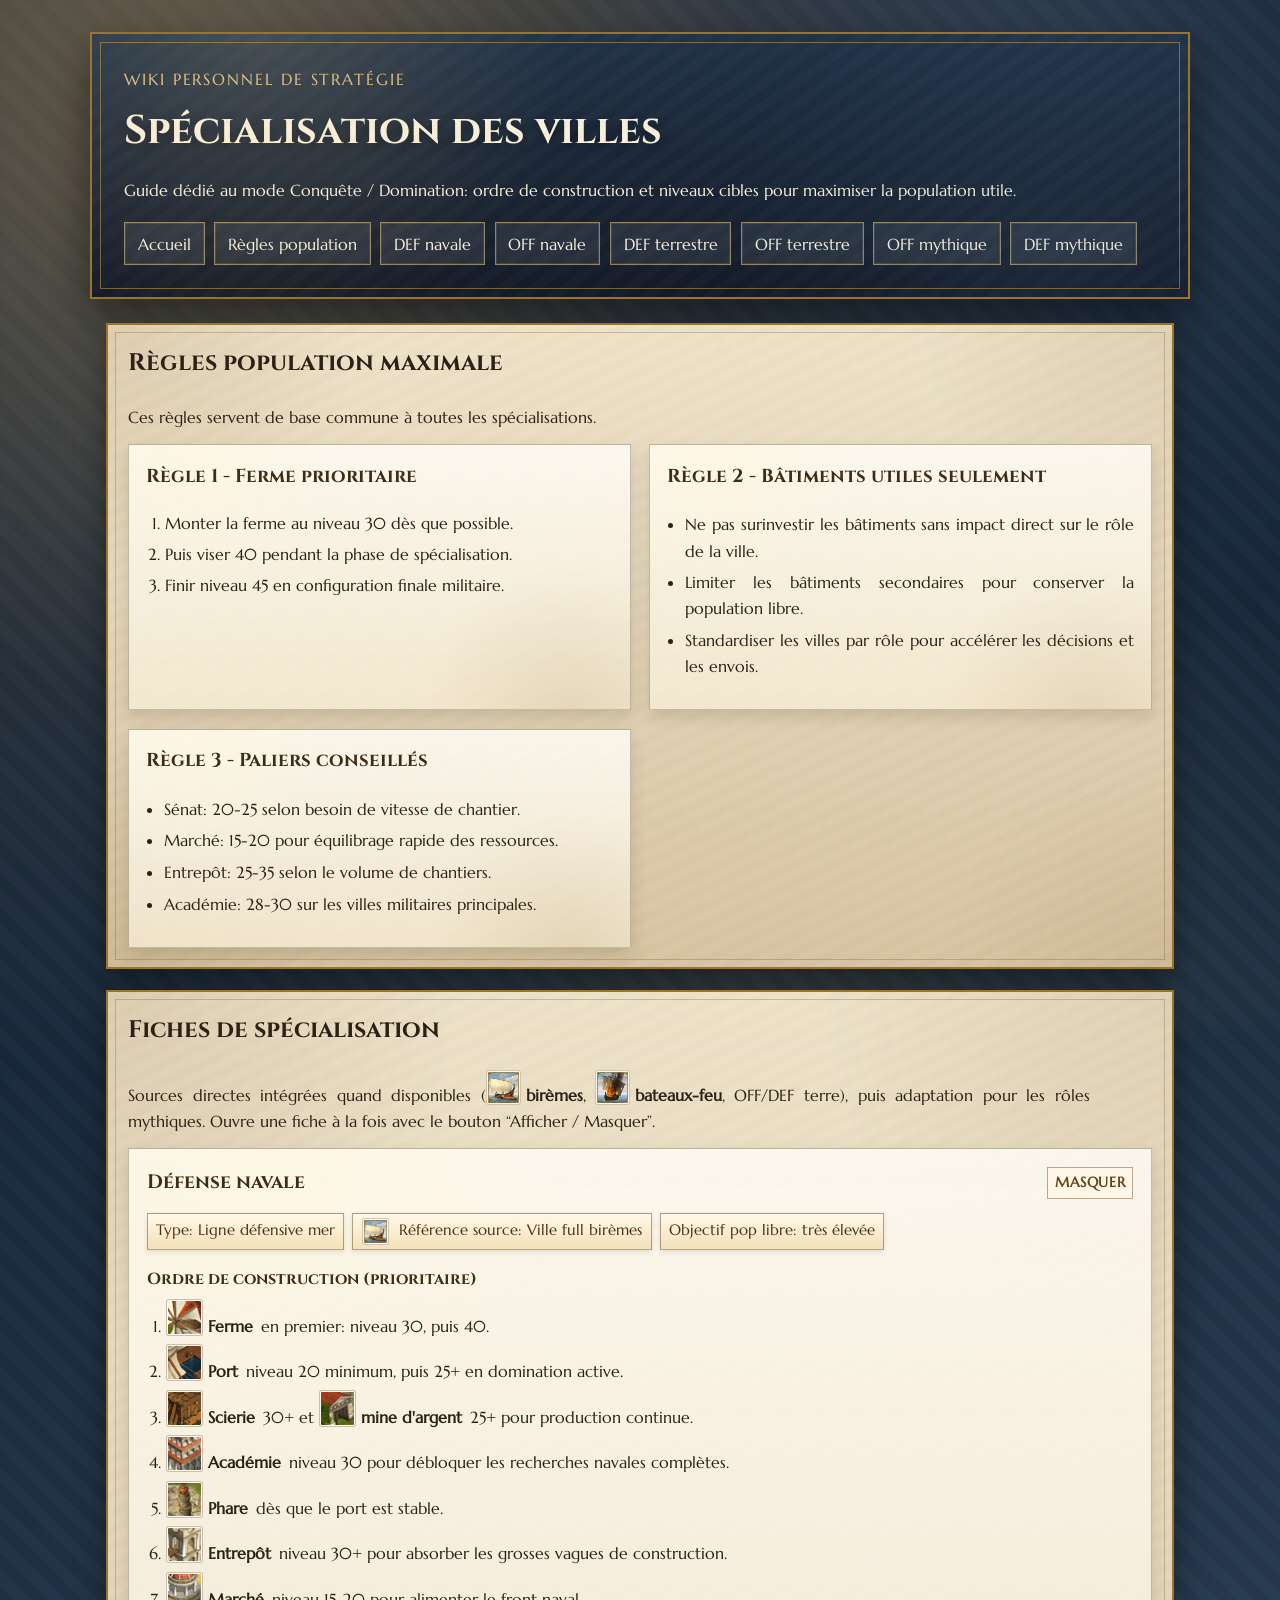
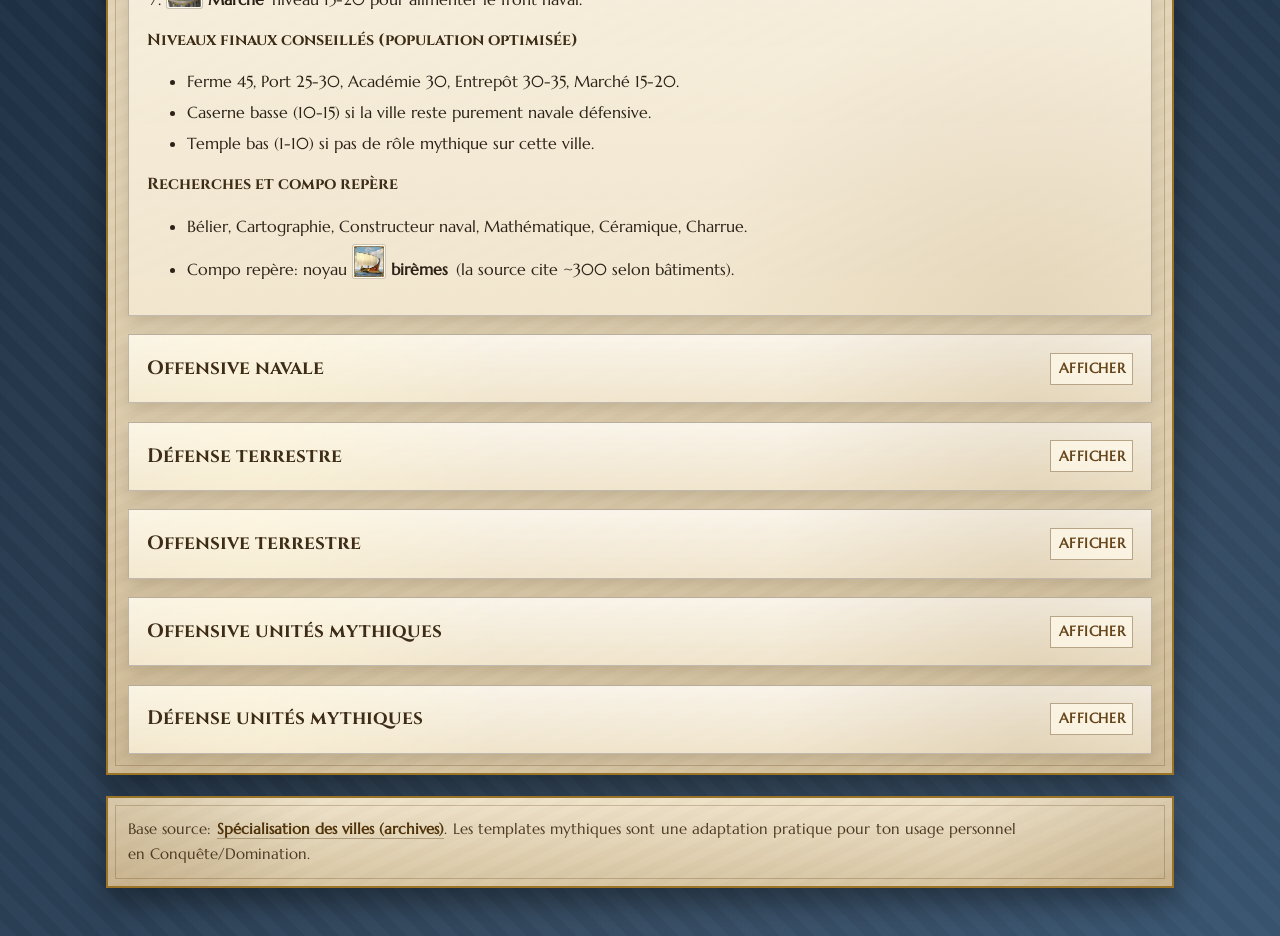
==== index.html @ e3a18381 "Refonte wiki Grepolis: UI, icones locales et structure assets" ====
<!DOCTYPE html>
<html lang="fr">
<head>
  <meta charset="UTF-8">
  <meta name="viewport" content="width=device-width, initial-scale=1.0">
  <title>Redirection - Sp&eacute;cialisation des villes</title>
  <meta http-equiv="refresh" content="0; url=specialisation-des-villes.html">
  <link rel="canonical" href="specialisation-des-villes.html">
  <script>
    window.location.replace("specialisation-des-villes.html");
  </script>
</head>
<body>
  <p>Redirection vers <a href="specialisation-des-villes.html">Sp&eacute;cialisation des villes</a>...</p>
</body>
</html>
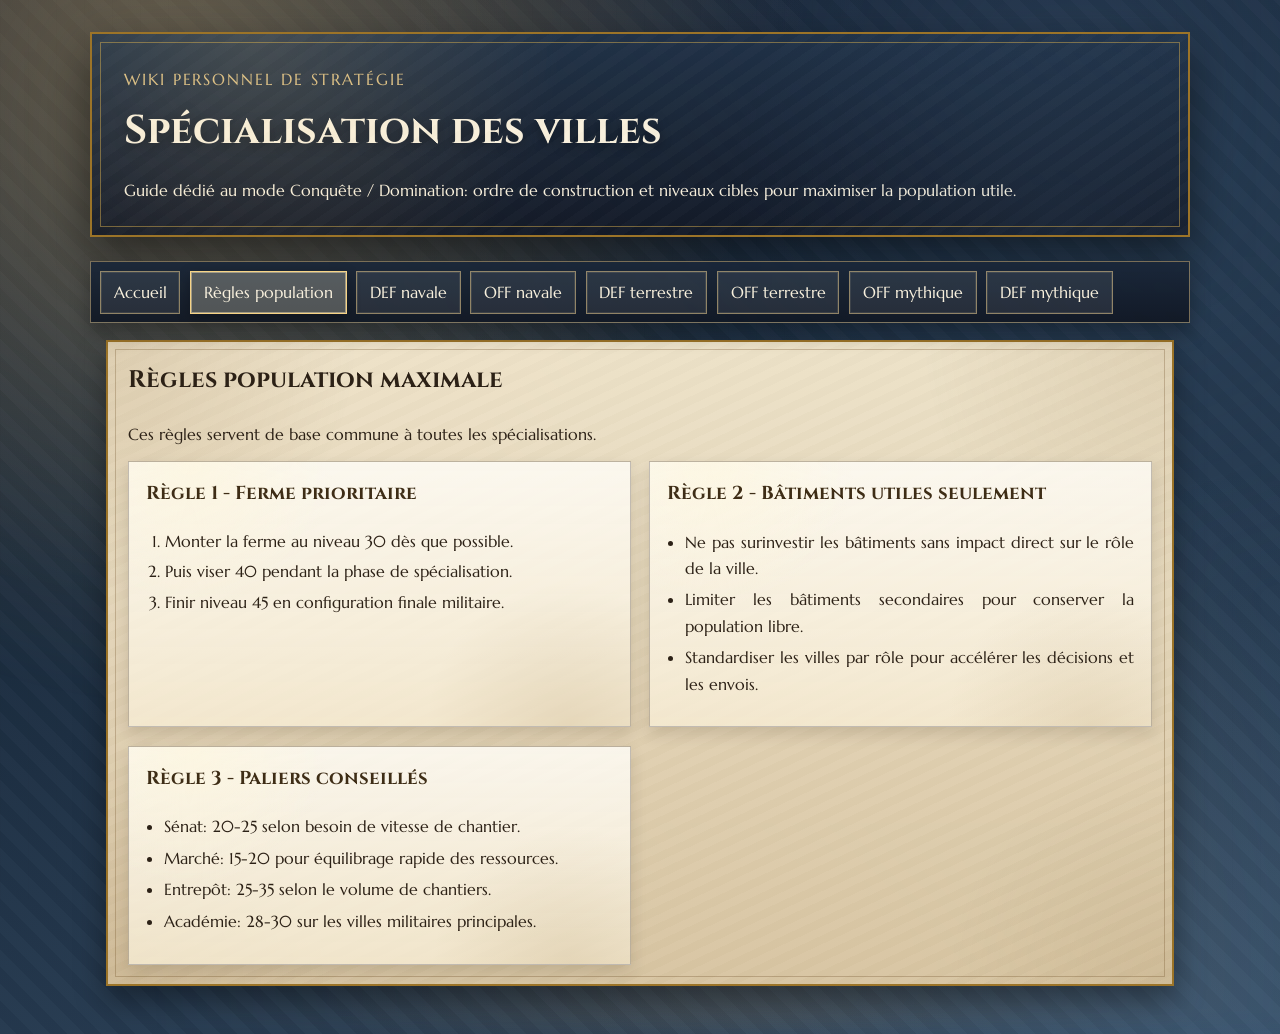
==== commit 27453638: "Ameliore la navigation: menu sticky et vue unique par specialisation" ====
--- a/index.html
+++ b/index.html
@@ -4,13 +4,31 @@
   <meta charset="UTF-8">
   <meta name="viewport" content="width=device-width, initial-scale=1.0">
   <title>Redirection - Sp&eacute;cialisation des villes</title>
-  <meta http-equiv="refresh" content="0; url=specialisation-des-villes.html">
+  <meta http-equiv="refresh" content="1; url=specialisation-des-villes.html">
+  <link rel="stylesheet" href="styles.css">
   <link rel="canonical" href="specialisation-des-villes.html">
   <script>
-    window.location.replace("specialisation-des-villes.html");
+    setTimeout(function () {
+      window.location.replace("specialisation-des-villes.html");
+    }, 800);
   </script>
 </head>
 <body>
-  <p>Redirection vers <a href="specialisation-des-villes.html">Sp&eacute;cialisation des villes</a>...</p>
+  <header class="hero">
+    <div class="hero__inner">
+      <p class="hero__tag">Wiki personnel de strat&eacute;gie</p>
+      <h1>Sp&eacute;cialisation des villes</h1>
+      <p class="hero__lead">
+        Redirection en cours vers la page principale.
+        <span class="unit-name"><img class="unit-icon" src="assets/icons/unites/60px-bireme.jpg" alt="" loading="lazy" decoding="async">Bir&egrave;mes</span>,
+        <span class="unit-name"><img class="unit-icon" src="assets/icons/unites/60px-brulot.jpg" alt="" loading="lazy" decoding="async">Bateaux-feu</span>,
+        <span class="unit-name"><img class="unit-icon" src="assets/icons/mythiques/40px-minotaure.jpg" alt="" loading="lazy" decoding="async">Mythiques</span>.
+      </p>
+      <p class="note">
+        Si rien ne se passe, ouvre
+        <a class="inline-link" href="specialisation-des-villes.html">Sp&eacute;cialisation des villes</a>.
+      </p>
+    </div>
+  </header>
 </body>
 </html>
--- a/styles.css
+++ b/styles.css
@@ -0,0 +1,789 @@
+@import url("https://fonts.googleapis.com/css2?family=Cinzel:wght@500;700;800&family=Marcellus&display=swap");
+
+:root {
+  --night: #131926;
+  --sea: #213349;
+  --panel: #f1e5cb;
+  --panel-dark: #d9c6a3;
+  --ink: #2c2116;
+  --gold: #d3ab4f;
+  --gold-deep: #9c7428;
+  --danger: #8b2f22;
+  --ok: #305f31;
+  --line: rgba(20, 11, 5, 0.25);
+  --shadow-deep: rgba(0, 0, 0, 0.38);
+  --measure: 74ch;
+  --copy-leading: 1.64;
+}
+
+* {
+  box-sizing: border-box;
+}
+
+html {
+  scroll-behavior: smooth;
+}
+
+body {
+  margin: 0;
+  position: relative;
+  overflow-x: hidden;
+  font-family: "Marcellus", Georgia, serif;
+  color: var(--ink);
+  line-height: var(--copy-leading);
+  background:
+    radial-gradient(circle at 12% -6%, rgba(255, 228, 170, 0.23), transparent 42%),
+    radial-gradient(circle at 94% 105%, rgba(105, 153, 198, 0.18), transparent 38%),
+    radial-gradient(circle at 50% 80%, rgba(174, 130, 70, 0.08), transparent 35%),
+    repeating-linear-gradient(
+      45deg,
+      rgba(255, 255, 255, 0.015) 0,
+      rgba(255, 255, 255, 0.015) 12px,
+      rgba(0, 0, 0, 0.03) 12px,
+      rgba(0, 0, 0, 0.03) 24px
+    ),
+    linear-gradient(160deg, #0e1524 0%, #1a2b3e 40%, #314860 100%);
+  min-height: 100vh;
+}
+
+body::before,
+body::after {
+  content: "";
+  position: fixed;
+  pointer-events: none;
+  z-index: 0;
+}
+
+body::before {
+  inset: -10vmax;
+  background:
+    radial-gradient(circle at 20% 22%, rgba(255, 208, 117, 0.2), transparent 38%),
+    radial-gradient(circle at 78% 18%, rgba(126, 178, 233, 0.16), transparent 36%),
+    radial-gradient(circle at 58% 94%, rgba(212, 153, 72, 0.12), transparent 44%);
+  filter: blur(12px);
+  animation: skyDrift 26s ease-in-out infinite alternate;
+}
+
+body::after {
+  inset: 0;
+  background:
+    linear-gradient(90deg, transparent 0%, rgba(255, 255, 255, 0.04) 50%, transparent 100%),
+    repeating-linear-gradient(
+      0deg,
+      rgba(255, 255, 255, 0.02) 0,
+      rgba(255, 255, 255, 0.02) 1px,
+      transparent 1px,
+      transparent 21px
+    ),
+    repeating-linear-gradient(
+      90deg,
+      rgba(0, 0, 0, 0.04) 0,
+      rgba(0, 0, 0, 0.04) 1px,
+      transparent 1px,
+      transparent 28px
+    );
+  mix-blend-mode: soft-light;
+  opacity: 0.32;
+}
+
+h1,
+h2,
+h3,
+h4 {
+  font-family: "Cinzel", serif;
+  margin-top: 0;
+}
+
+p,
+li {
+  line-height: var(--copy-leading);
+}
+
+.hero,
+.hero__nav,
+.container {
+  position: relative;
+  z-index: 1;
+}
+
+.hero {
+  padding: 2rem 1rem 1.5rem;
+}
+
+.hero__inner {
+  max-width: 1100px;
+  margin: 0 auto;
+  padding: 2rem;
+  border: 2px solid var(--gold-deep);
+  background:
+    linear-gradient(180deg, rgba(33, 51, 73, 0.95) 0%, rgba(19, 25, 38, 0.94) 100%);
+  color: #f8f0dd;
+  box-shadow: 0 20px 44px rgba(0, 0, 0, 0.5);
+  position: relative;
+  overflow: hidden;
+}
+
+.hero__inner::before {
+  content: "";
+  position: absolute;
+  inset: 0;
+  background:
+    radial-gradient(circle at 15% 0%, rgba(255, 219, 146, 0.22), transparent 32%),
+    radial-gradient(circle at 88% 92%, rgba(104, 157, 204, 0.12), transparent 34%),
+    repeating-linear-gradient(
+      -35deg,
+      rgba(255, 255, 255, 0.02) 0,
+      rgba(255, 255, 255, 0.02) 9px,
+      rgba(0, 0, 0, 0.02) 9px,
+      rgba(0, 0, 0, 0.02) 18px
+    );
+  opacity: 0.7;
+  pointer-events: none;
+}
+
+.hero__inner::after {
+  content: "";
+  position: absolute;
+  inset: 0.5rem;
+  border: 1px solid rgba(211, 171, 79, 0.5);
+  pointer-events: none;
+}
+
+.hero__tag {
+  margin: 0;
+  text-transform: uppercase;
+  letter-spacing: 0.12em;
+  color: #d8bd84;
+}
+
+.hero h1 {
+  margin: 0.4rem 0 0.8rem;
+  font-size: clamp(1.6rem, 4vw, 2.5rem);
+  text-shadow: 0 3px 12px rgba(0, 0, 0, 0.45);
+}
+
+.hero__lead {
+  margin: 0;
+  max-width: var(--measure);
+  text-align: justify;
+  text-justify: inter-word;
+  hyphens: auto;
+}
+
+.hero__nav {
+  position: sticky;
+  top: 0.45rem;
+  z-index: 40;
+  width: min(1100px, calc(100% - 2rem));
+  margin: 0 auto 1.05rem;
+  padding: 0.55rem;
+  display: flex;
+  flex-wrap: wrap;
+  gap: 0.6rem;
+  background: linear-gradient(180deg, rgba(26, 39, 57, 0.93) 0%, rgba(17, 24, 36, 0.94) 100%);
+  border: 1px solid rgba(216, 189, 132, 0.52);
+  box-shadow: 0 10px 20px rgba(0, 0, 0, 0.32);
+  backdrop-filter: blur(3px);
+}
+
+.hero__nav a {
+  color: #f8f0dd;
+  text-decoration: none;
+  padding: 0.45rem 0.8rem;
+  border: 1px solid rgba(216, 189, 132, 0.6);
+  background: rgba(255, 255, 255, 0.08);
+  box-shadow: inset 0 0 0 1px rgba(255, 232, 185, 0.1);
+  transition: transform 120ms ease, background-color 120ms ease, box-shadow 120ms ease;
+}
+
+.hero__nav a:hover,
+.hero__nav a:focus-visible {
+  transform: translateY(-1px);
+  background: rgba(255, 255, 255, 0.16);
+  box-shadow: inset 0 0 0 1px rgba(255, 232, 185, 0.22), 0 4px 10px rgba(0, 0, 0, 0.25);
+}
+
+.hero__nav a.is-active,
+.hero__nav a[aria-current="page"] {
+  background: rgba(255, 246, 215, 0.26);
+  border-color: rgba(255, 219, 136, 0.95);
+  box-shadow: inset 0 0 0 1px rgba(255, 236, 188, 0.45), 0 4px 12px rgba(0, 0, 0, 0.28);
+}
+
+.inline-link {
+  color: #52340b;
+  font-weight: 700;
+  text-decoration: none;
+  border-bottom: 1px solid rgba(82, 52, 11, 0.35);
+}
+
+.inline-link:hover,
+.inline-link:focus-visible {
+  color: #2f1d04;
+  border-bottom-color: rgba(47, 29, 4, 0.75);
+}
+
+.container {
+  max-width: 1100px;
+  margin: 0 auto;
+  padding: 0 1rem 3rem;
+  display: grid;
+  gap: 1.3rem;
+}
+
+.panel {
+  position: relative;
+  overflow: hidden;
+  background:
+    linear-gradient(180deg, rgba(241, 229, 203, 0.98) 0%, rgba(217, 198, 163, 0.99) 100%);
+  border: 2px solid var(--gold-deep);
+  box-shadow: 0 14px 28px var(--shadow-deep);
+  padding: 1.2rem 1.25rem;
+}
+
+.panel::before {
+  content: "";
+  position: absolute;
+  inset: 0;
+  background:
+    radial-gradient(circle at 0 0, rgba(124, 87, 34, 0.24), transparent 20%),
+    radial-gradient(circle at 100% 0, rgba(124, 87, 34, 0.2), transparent 20%),
+    radial-gradient(circle at 0 100%, rgba(124, 87, 34, 0.16), transparent 18%),
+    radial-gradient(circle at 100% 100%, rgba(124, 87, 34, 0.16), transparent 18%),
+    repeating-linear-gradient(
+      -25deg,
+      rgba(255, 255, 255, 0.04) 0,
+      rgba(255, 255, 255, 0.04) 8px,
+      rgba(0, 0, 0, 0.02) 8px,
+      rgba(0, 0, 0, 0.02) 16px
+    );
+  opacity: 0.58;
+  pointer-events: none;
+}
+
+.panel::after {
+  content: "";
+  position: absolute;
+  inset: 7px;
+  border: 1px solid rgba(101, 69, 26, 0.28);
+  pointer-events: none;
+}
+
+.panel > * {
+  position: relative;
+  z-index: 1;
+}
+
+.panel__head p {
+  margin-top: 0.15rem;
+  margin-bottom: 0.9rem;
+  max-width: var(--measure);
+  text-align: justify;
+  text-justify: inter-word;
+  hyphens: auto;
+}
+
+.dashboard-grid,
+.cards {
+  display: grid;
+  gap: 1.15rem;
+}
+
+.dashboard-grid {
+  grid-template-columns: repeat(auto-fit, minmax(250px, 1fr));
+}
+
+.cards {
+  grid-template-columns: repeat(auto-fit, minmax(290px, 1fr));
+}
+
+.tile,
+.card {
+  position: relative;
+  overflow: hidden;
+  border: 1px solid var(--line);
+  background:
+    linear-gradient(180deg, rgba(255, 253, 247, 0.84), rgba(248, 238, 214, 0.78));
+  padding: 1.05rem;
+  box-shadow: 0 7px 15px rgba(41, 26, 8, 0.14);
+  transition: transform 150ms ease, box-shadow 150ms ease;
+}
+
+.tile::before,
+.card::before,
+.checklist-card::before,
+.spec-sheet::before {
+  content: "";
+  position: absolute;
+  inset: 0;
+  background:
+    radial-gradient(circle at 12% 0, rgba(255, 247, 219, 0.55), transparent 28%),
+    radial-gradient(circle at 88% 100%, rgba(149, 117, 64, 0.14), transparent 28%);
+  pointer-events: none;
+}
+
+.tile:hover,
+.card:hover,
+.checklist-card:hover,
+.spec-sheet:hover {
+  transform: translateY(-2px);
+  box-shadow: 0 10px 20px rgba(41, 26, 8, 0.2);
+}
+
+.tile > *,
+.card > *,
+.checklist-card > *,
+.spec-sheet > * {
+  position: relative;
+  z-index: 1;
+}
+
+.tile h3,
+.card h3 {
+  color: #3e2d16;
+}
+
+.tile ul,
+.card ul {
+  padding-left: 1.15rem;
+  margin: 0.45rem 0 0.8rem;
+  max-width: var(--measure);
+}
+
+.tile li,
+.card li {
+  margin: 0.34rem 0;
+  text-align: justify;
+  text-justify: inter-word;
+  hyphens: auto;
+}
+
+.steps {
+  margin: 0.45rem 0 0.8rem;
+  padding-left: 1.2rem;
+  max-width: var(--measure);
+}
+
+.steps li {
+  margin: 0.34rem 0;
+  text-align: justify;
+  text-justify: inter-word;
+  hyphens: auto;
+}
+
+.profile-strip {
+  margin-bottom: 0.8rem;
+  display: flex;
+  flex-wrap: wrap;
+  gap: 0.45rem;
+}
+
+.badge {
+  display: inline-block;
+  border: 1px solid rgba(70, 49, 14, 0.42);
+  background: linear-gradient(180deg, rgba(255, 248, 232, 0.88), rgba(243, 222, 178, 0.88));
+  color: #4a3111;
+  padding: 0.24rem 0.52rem;
+  font-size: 0.92rem;
+  box-shadow: 0 2px 5px rgba(53, 35, 10, 0.12);
+}
+
+label {
+  display: grid;
+  gap: 0.3rem;
+  font-weight: 700;
+}
+
+input,
+select,
+button {
+  font: inherit;
+}
+
+input,
+select {
+  width: 100%;
+  padding: 0.45rem 0.55rem;
+  border: 1px solid rgba(44, 33, 22, 0.36);
+  background: #fffdf8;
+  box-shadow: inset 0 1px 2px rgba(0, 0, 0, 0.08);
+}
+
+button {
+  border: 1px solid #61441a;
+  background:
+    linear-gradient(180deg, #e6c675 0%, #b48534 100%);
+  color: #281707;
+  padding: 0.5rem 0.8rem;
+  cursor: pointer;
+  font-weight: 700;
+}
+
+button:hover,
+button:focus-visible {
+  filter: brightness(1.06);
+}
+
+.danger {
+  background:
+    linear-gradient(180deg, #cf7668 0%, #8d3426 100%);
+  border-color: #522017;
+  color: #fff4ed;
+}
+
+.result {
+  margin-top: 0.7rem;
+  background: rgba(255, 250, 242, 0.86);
+  border: 1px solid var(--line);
+  padding: 0.5rem;
+  min-height: 2.2rem;
+}
+
+.note {
+  color: #5d4729;
+  font-size: 0.95rem;
+  max-width: var(--measure);
+  text-align: justify;
+  text-justify: inter-word;
+  hyphens: auto;
+}
+
+.form-grid {
+  display: grid;
+  gap: 0.75rem;
+  grid-template-columns: repeat(auto-fit, minmax(180px, 1fr));
+  align-items: end;
+}
+
+.planner-meta {
+  margin-top: 0.8rem;
+  display: flex;
+  flex-wrap: wrap;
+  gap: 0.6rem;
+  justify-content: space-between;
+  align-items: center;
+}
+
+.table-wrap {
+  margin-top: 0.6rem;
+  overflow-x: auto;
+}
+
+table {
+  width: 100%;
+  border-collapse: collapse;
+  min-width: 640px;
+  background:
+    linear-gradient(180deg, rgba(255, 252, 244, 0.84), rgba(246, 233, 203, 0.82));
+  box-shadow: inset 0 0 0 1px rgba(72, 51, 19, 0.12);
+}
+
+th,
+td {
+  text-align: left;
+  border: 1px solid var(--line);
+  padding: 0.5rem;
+}
+
+thead th {
+  background: rgba(51, 72, 95, 0.92);
+  color: #f7e8c5;
+  font-weight: 700;
+}
+
+.status {
+  display: inline-block;
+  border-radius: 4px;
+  padding: 0.14rem 0.44rem;
+  font-size: 0.85rem;
+  border: 1px solid transparent;
+}
+
+.status--planifiee {
+  background: #f2e7ca;
+  border-color: #baa875;
+}
+
+.status--en_cours {
+  background: #dcebf9;
+  border-color: #6d8cad;
+}
+
+.status--terminee {
+  background: #dfeede;
+  border-color: #609060;
+}
+
+.panel--source p {
+  margin: 0;
+  font-size: 0.95rem;
+  color: #4d3922;
+  max-width: var(--measure);
+  text-align: justify;
+  text-justify: inter-word;
+  hyphens: auto;
+}
+
+.checklist-grid {
+  display: grid;
+  gap: 1.05rem;
+  grid-template-columns: repeat(auto-fit, minmax(250px, 1fr));
+}
+
+.checklist-card {
+  position: relative;
+  overflow: hidden;
+  border: 1px solid var(--line);
+  background:
+    linear-gradient(180deg, rgba(255, 252, 246, 0.84), rgba(246, 236, 214, 0.8));
+  padding: 1rem;
+  box-shadow: 0 7px 15px rgba(41, 26, 8, 0.14);
+  transition: transform 150ms ease, box-shadow 150ms ease;
+}
+
+.checklist-card h3 {
+  margin-bottom: 0.6rem;
+  color: #3e2d16;
+}
+
+.checkline {
+  display: flex;
+  align-items: center;
+  gap: 0.45rem;
+  margin: 0.36rem 0;
+  font-weight: 400;
+}
+
+.checkline input {
+  width: auto;
+  margin: 0;
+}
+
+.spec-stack {
+  display: grid;
+  gap: 1.15rem;
+}
+
+.is-hidden-section {
+  display: none !important;
+}
+
+.spec-sheet {
+  position: relative;
+  overflow: hidden;
+  border: 1px solid var(--line);
+  background:
+    linear-gradient(180deg, rgba(255, 252, 246, 0.84), rgba(246, 236, 214, 0.8));
+  padding: 1.1rem;
+  box-shadow: 0 7px 15px rgba(41, 26, 8, 0.14);
+  transition: transform 150ms ease, box-shadow 150ms ease;
+}
+
+.spec-sheet summary {
+  font-family: "Cinzel", serif;
+  color: #3e2d16;
+  font-size: 1.2rem;
+  font-weight: 700;
+  cursor: pointer;
+  list-style: none;
+  display: flex;
+  align-items: center;
+  justify-content: space-between;
+  gap: 0.8rem;
+}
+
+.spec-sheet summary::-webkit-details-marker {
+  display: none;
+}
+
+.spec-sheet summary::after {
+  content: "Afficher";
+  font-family: "Marcellus", Georgia, serif;
+  font-size: 0.9rem;
+  letter-spacing: 0.04em;
+  text-transform: uppercase;
+  color: #65451a;
+  border: 1px solid rgba(101, 69, 26, 0.45);
+  padding: 0.2rem 0.45rem;
+  background: rgba(255, 248, 232, 0.8);
+}
+
+.spec-sheet[open] summary::after {
+  content: "Masquer";
+}
+
+.spec-sheet h4 {
+  margin: 0.95rem 0 0.45rem;
+  color: #3e2d16;
+}
+
+.spec-sheet p,
+.spec-sheet li {
+  text-align: justify;
+  text-justify: inter-word;
+  hyphens: auto;
+}
+
+.spec-sheet ul,
+.spec-sheet .steps {
+  max-width: var(--measure);
+  margin-bottom: 0.95rem;
+}
+
+.spec-sheet li {
+  margin: 0.34rem 0;
+}
+
+.spec-kpis {
+  margin: 0.85rem 0 1rem;
+  display: flex;
+  flex-wrap: wrap;
+  gap: 0.5rem;
+}
+
+.tile p,
+.card p {
+  max-width: var(--measure);
+  text-align: justify;
+  text-justify: inter-word;
+  hyphens: auto;
+}
+
+.building-name {
+  display: inline;
+  vertical-align: baseline;
+  white-space: nowrap;
+  line-height: inherit;
+  font-size: inherit;
+  font-weight: 700;
+}
+
+.building-icon {
+  width: 2.3rem;
+  height: 2.3rem;
+  object-fit: contain;
+  flex-shrink: 0;
+  border: 1px solid rgba(60, 39, 11, 0.28);
+  background: rgba(255, 250, 240, 0.9);
+  border-radius: 3px;
+  padding: 1px;
+  vertical-align: text-bottom;
+  margin-right: 0.34rem;
+}
+
+.unit-name {
+  display: inline;
+  vertical-align: baseline;
+  white-space: nowrap;
+  line-height: inherit;
+  font-size: inherit;
+  font-weight: 700;
+}
+
+.unit-icon {
+  width: 2.16rem;
+  height: 2.16rem;
+  object-fit: contain;
+  flex-shrink: 0;
+  border: 1px solid rgba(60, 39, 11, 0.24);
+  background: rgba(255, 250, 240, 0.88);
+  border-radius: 3px;
+  padding: 1px;
+  vertical-align: text-bottom;
+  margin-right: 0.32rem;
+}
+
+.badge--with-icon {
+  display: inline-flex;
+  align-items: center;
+  gap: 0.34rem;
+  line-height: 1.2;
+}
+
+.badge--with-icon .unit-icon {
+  width: 1.7rem;
+  height: 1.7rem;
+}
+
+.steps li .building-name,
+.steps li .unit-name,
+.spec-sheet li .building-name,
+.spec-sheet li .unit-name {
+  margin-right: 0.18rem;
+}
+
+.steps li,
+.spec-sheet li {
+  line-height: 1.58;
+}
+
+@media (max-width: 700px) {
+  .hero__nav {
+    top: 0.3rem;
+    width: calc(100% - 1rem);
+    margin-bottom: 0.85rem;
+    padding: 0.45rem;
+    gap: 0.45rem;
+  }
+
+  .building-icon {
+    width: 1.95rem;
+    height: 1.95rem;
+  }
+
+  .unit-icon {
+    width: 1.85rem;
+    height: 1.85rem;
+  }
+
+  .badge--with-icon .unit-icon {
+    width: 1.45rem;
+    height: 1.45rem;
+  }
+}
+
+@media (min-width: 980px) {
+  .cards,
+  .checklist-grid {
+    grid-template-columns: repeat(2, minmax(0, 1fr));
+  }
+}
+
+@keyframes skyDrift {
+  0% {
+    transform: translate3d(-1.5%, -1%, 0) scale(1);
+  }
+  50% {
+    transform: translate3d(1.2%, 0.8%, 0) scale(1.04);
+  }
+  100% {
+    transform: translate3d(0.6%, -0.6%, 0) scale(1.02);
+  }
+}
+
+@media (max-width: 700px) {
+  .hero {
+    padding-top: 1.2rem;
+  }
+
+  .hero__inner {
+    padding: 1.2rem;
+  }
+}
+
+@media (prefers-reduced-motion: reduce) {
+  html {
+    scroll-behavior: auto;
+  }
+
+  body::before {
+    animation: none;
+  }
+
+  .tile,
+  .card,
+  .checklist-card,
+  .spec-sheet {
+    transition: none;
+  }
+}
